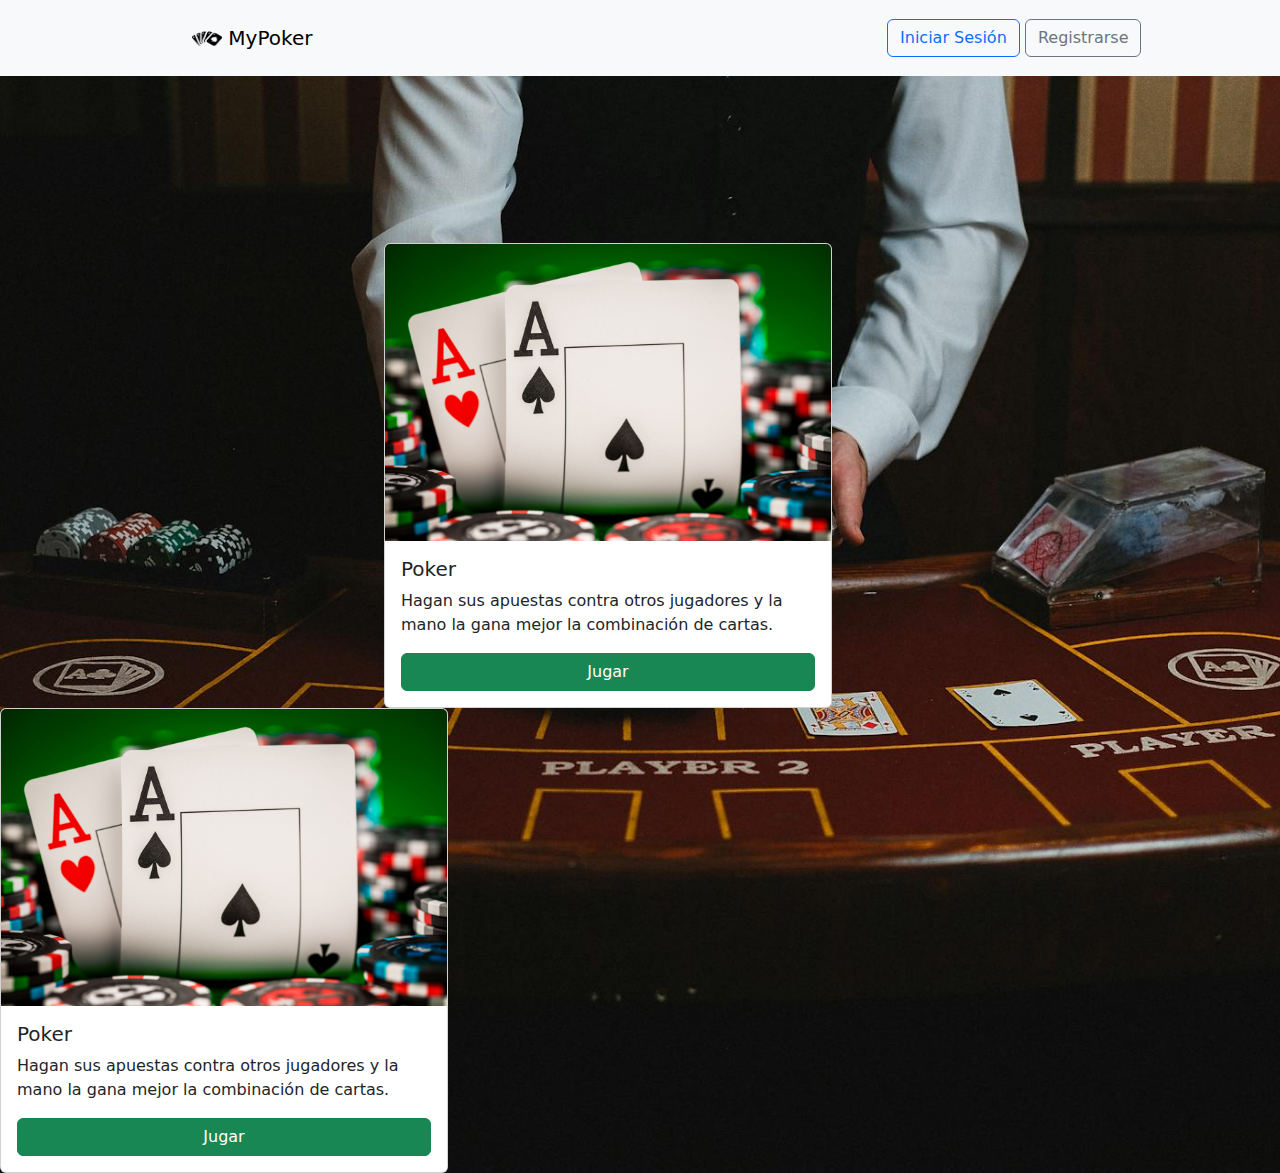
==== HTML/index.html @ d666a78f "Carta black posicionarla bien" ====
<!DOCTYPE html>
<html lang="es">

<head>
  <meta charset="utf-8">
  <meta name="viewport" content="width=device-width, initial-scale=1">
  <title>MyPoker</title>
  <link href="https://cdn.jsdelivr.net/npm/bootstrap@5.3.3/dist/css/bootstrap.min.css" rel="stylesheet" integrity="sha384-QWTKZyjpPEjISv5WaRU9OFeRpok6YctnYmDr5pNlyT2bRjXh0JMhjY6hW+ALEwIH" crossorigin="anonymous">
  <link href="/CSS/Style.css" rel="stylesheet">
</head>

<body>
  <header>
    <nav class="navbar navbar-expand-lg navbar-light bg-light navbar-custom">
      <div class="container-fluid logo-nombre">
        <a class="navbar-brand" href="#">
          <img src="/Imagenes/logo.png" alt="Logo" width="30" height="24" class="d-inline-block align-text-top">
          MyPoker
        </a>
      </div>
      <div class="w-50 p-3 botones">
        <button class="btn btn-outline-primary">Iniciar Sesión</button>
        <button class="btn btn-outline-secondary">Registrarse</button>
      </div>
    </nav>
  </header>

  <div class="card carta-poker" style="width: 28rem;">
    <img src="/Imagenes/Poker.jpg" class="card-img-top" alt="...">
    <div class="card-body">
      <h5 class="card-title">Poker</h5>
      <p class="card-text">Hagan sus apuestas contra otros jugadores y la mano la gana mejor la combinación de cartas.</p>
      <a href="#" class="btn btn-success boton-carta">Jugar</a>
    </div>
  </div>

  <div class="card carta-black" style="width: 28rem;">
    <img src="/Imagenes/Poker.jpg" class="card-img-top" alt="...">
    <div class="card-body">
      <h5 class="card-title">Poker</h5>
      <p class="card-text">Hagan sus apuestas contra otros jugadores y la mano la gana mejor la combinación de cartas.</p>
      <a href="#" class="btn btn-success boton-carta">Jugar</a>
    </div>
  </div>

  <script src="https://cdn.jsdelivr.net/npm/bootstrap@5.3.3/dist/js/bootstrap.bundle.min.js" integrity="sha384-YvpcrYf0tY3lHB60NNkmXc5s9fDVZLESaAA55NDzOxhy9GkcIdslK1eN7N6jIeHz" crossorigin="anonymous"></script>
</body>

</html>
---- CSS/Style.css ----
body{
    background-image: url(/Imagenes/Fondo\ main\ 1920.jpg);
    background-position: center top;
    background-size: cover;
    background-repeat: no-repeat;
}

.navbar-custom {
    padding-top: 0.2rem;
    padding-bottom: 0.2rem;
  }

.logo-nombre{
    padding-left: 15%;
}

.botones{
    padding-right: 15%;
}
 .carta-poker{
    margin-top: 13%;
    margin-left: 30%;
 }

 .boton-carta{
    width: 100%;
 }

 .carta-black{
    margin-top: 0%;
    margin-right: 30%;
 }
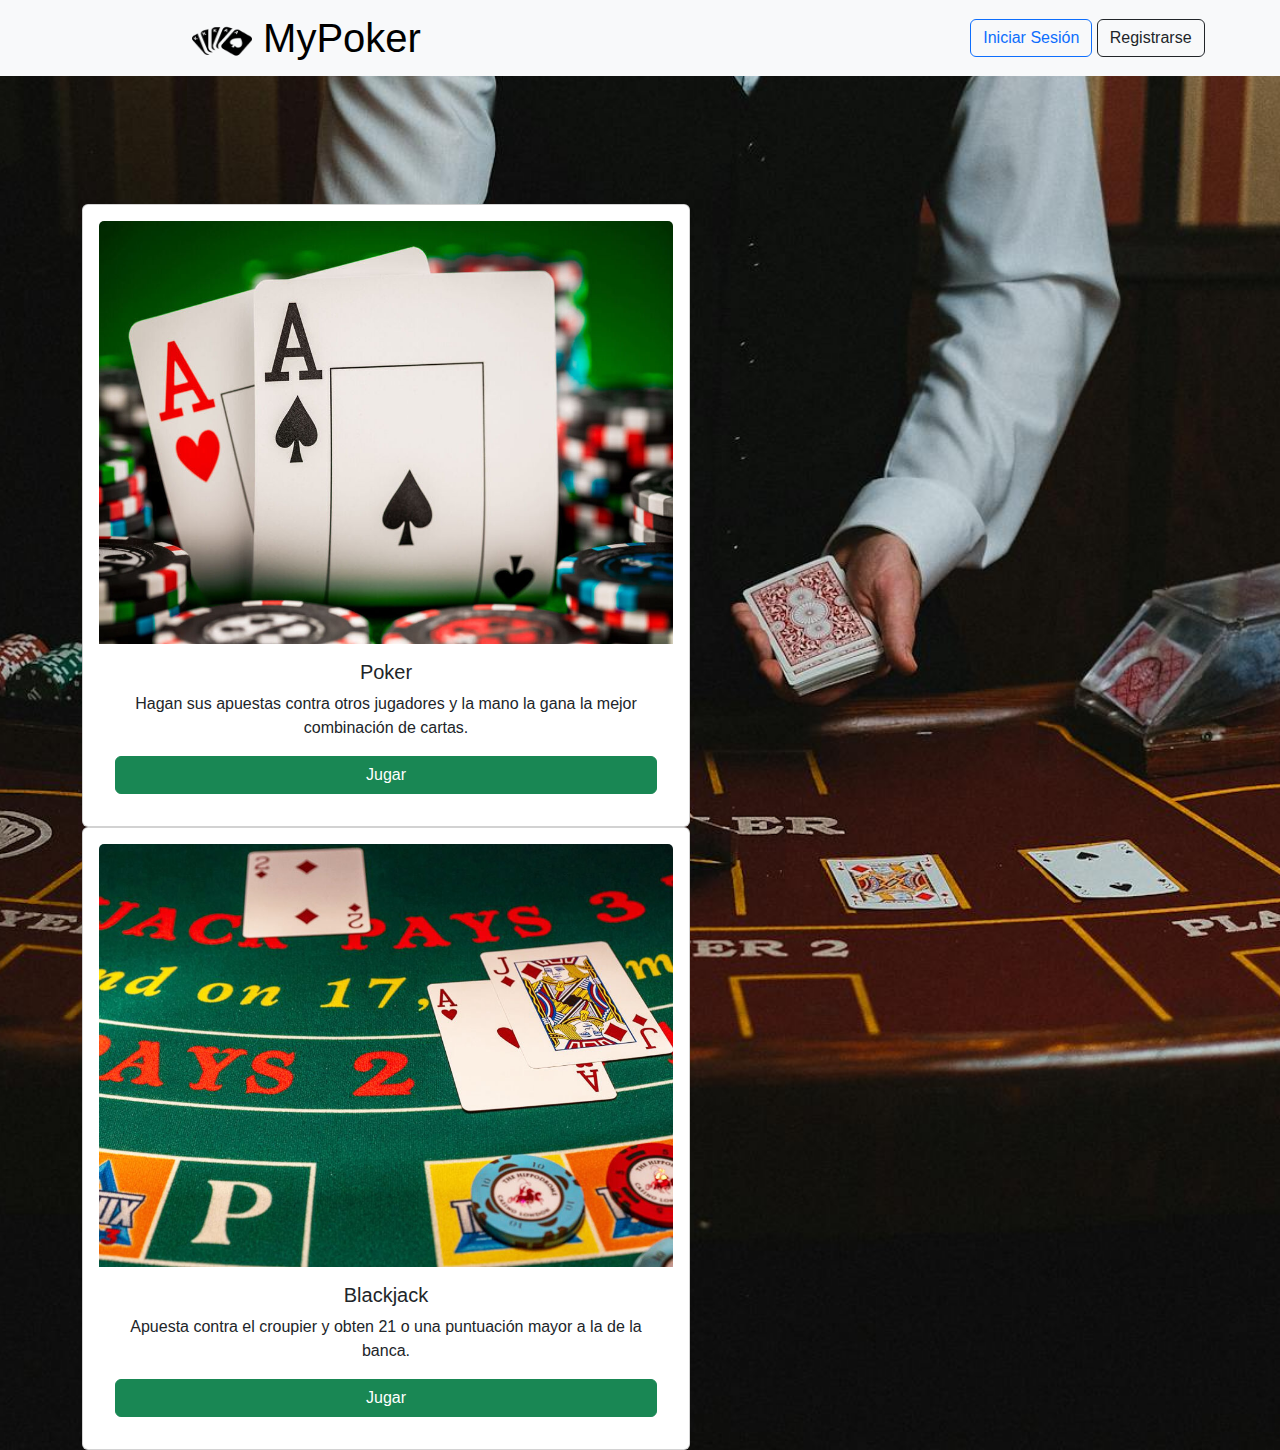
==== commit 31a45165: "Pagina inicio terminada, siguiente paso botones con formularios y fondo borroso" ====
--- a/HTML/index.html
+++ b/HTML/index.html
@@ -1,6 +1,5 @@
 <!DOCTYPE html>
 <html lang="es">
-
 <head>
   <meta charset="utf-8">
   <meta name="viewport" content="width=device-width, initial-scale=1">
@@ -11,39 +10,78 @@
 
 <body>
   <header>
-    <nav class="navbar navbar-expand-lg navbar-light bg-light navbar-custom">
+    <nav class="navbar navbar-expand-lg navbar-light bg-light header-main">
+
+      <!-- Logo y nombre -->
       <div class="container-fluid logo-nombre">
-        <a class="navbar-brand" href="#">
-          <img src="/Imagenes/logo.png" alt="Logo" width="30" height="24" class="d-inline-block align-text-top">
+        <a class="navbar-brand nombre" href="#">
+          <img src="/Imagenes/logo.png" alt="Logo" width="60" height="48" class="d-inline-block align-text-top">
           MyPoker
         </a>
       </div>
+
+      <!-- Botones -->
       <div class="w-50 p-3 botones">
         <button class="btn btn-outline-primary">Iniciar Sesión</button>
-        <button class="btn btn-outline-secondary">Registrarse</button>
+        <button class="btn btn-outline-dark">Registrarse</button>
       </div>
     </nav>
   </header>
 
-  <div class="card carta-poker" style="width: 28rem;">
-    <img src="/Imagenes/Poker.jpg" class="card-img-top" alt="...">
-    <div class="card-body">
-      <h5 class="card-title">Poker</h5>
-      <p class="card-text">Hagan sus apuestas contra otros jugadores y la mano la gana mejor la combinación de cartas.</p>
-      <a href="#" class="btn btn-success boton-carta">Jugar</a>
+<!-- Contenedor con las cartas -->
+  <div class="container d-flex contenedor-cartas align-items-center">
+    <div class="row gx-5 text-center">
+      <div class="col">
+        <div class="card p-3" style="width: 38rem;">
+          <img src="/Imagenes/Poker.jpg" class="card-img-top" alt="...">
+          <div class="card-body">
+            <h5 class="card-title">Poker</h5>
+            <p class="card-text">Hagan sus apuestas contra otros jugadores y la mano la gana la mejor combinación de cartas.</p>
+            <a href="#" class="btn btn-success boton-carta">Jugar</a>
+          </div>
+        </div>
+      </div>
+      <div class="col">
+        <div class="card p-3" style="width: 38rem;">
+          <img src="/Imagenes/Blackjack.jpg" class="card-img-top" alt="...">
+          <div class="card-body">
+            <h5 class="card-title">Blackjack</h5>
+            <p class="card-text">Apuesta contra el croupier y obten 21 o una puntuación mayor a la de la banca.</p>
+            <a href="#" class="btn btn-success boton-carta">Jugar</a>
+          </div>
+        </div>
+      </div>
     </div>
   </div>
+<!-- Formulario registro -->
+<!-- <form action="">
+  <div class="form-box">
+    <div class="form-value">
+        <form action="#">
+            <h2>Inicio de sesión</h2>
+            <div class="inputbox">
+                <ion-icon name="mail-outline"></ion-icon>
+                <input type="email" required>
+                <label for="email">Email</label>
+            </div>
+            <div class="inputbox">
+                <ion-icon name="lock-closed-outline"></ion-icon>
+                <input type="password" required>
+                <label for="password">Contraseña</label>
+            </div>
+            <div class="forget">
+                <label for="checkbox"><input type="checkbox">Recordar Contraseña  <a href="#">¿Olvidase la contraseña?</a></label>
 
-  <div class="card carta-black" style="width: 28rem;">
-    <img src="/Imagenes/Poker.jpg" class="card-img-top" alt="...">
-    <div class="card-body">
-      <h5 class="card-title">Poker</h5>
-      <p class="card-text">Hagan sus apuestas contra otros jugadores y la mano la gana mejor la combinación de cartas.</p>
-      <a href="#" class="btn btn-success boton-carta">Jugar</a>
+            </div>
+            <button><span style="color: rgb(255, 255, 255)">Iniciar sesión</span></button>
+            <div class="register">
+                <p>¿No tienes cuenta? <a href="#">Registrate</a></p>
+            </div>
+        </form>
     </div>
-  </div>
-
+</div>
+</form>
+-->
   <script src="https://cdn.jsdelivr.net/npm/bootstrap@5.3.3/dist/js/bootstrap.bundle.min.js" integrity="sha384-YvpcrYf0tY3lHB60NNkmXc5s9fDVZLESaAA55NDzOxhy9GkcIdslK1eN7N6jIeHz" crossorigin="anonymous"></script>
 </body>
-
-</html>
+</html>--- a/CSS/Style.css
+++ b/CSS/Style.css
@@ -3,31 +3,30 @@
     background-position: center top;
     background-size: cover;
     background-repeat: no-repeat;
+    font-family:'Trebuchet MS', 'Lucida Sans Unicode', 'Lucida Grande', 'Lucida Sans', Arial, sans-serif;
 }
 
-.navbar-custom {
+.header-main {
     padding-top: 0.2rem;
     padding-bottom: 0.2rem;
-  }
+}
+
+.nombre{
+    font-size: 2.5rem;
+}
 
 .logo-nombre{
     padding-left: 15%;
 }
 
 .botones{
-    padding-right: 15%;
+    margin-left: 18%;
 }
- .carta-poker{
-    margin-top: 13%;
-    margin-left: 30%;
- }
 
- .boton-carta{
+.boton-carta{
     width: 100%;
- }
+}
 
- .carta-black{
-    margin-top: 0%;
-    margin-right: 30%;
- }
- +.contenedor-cartas{
+    margin-top: 10%;
+}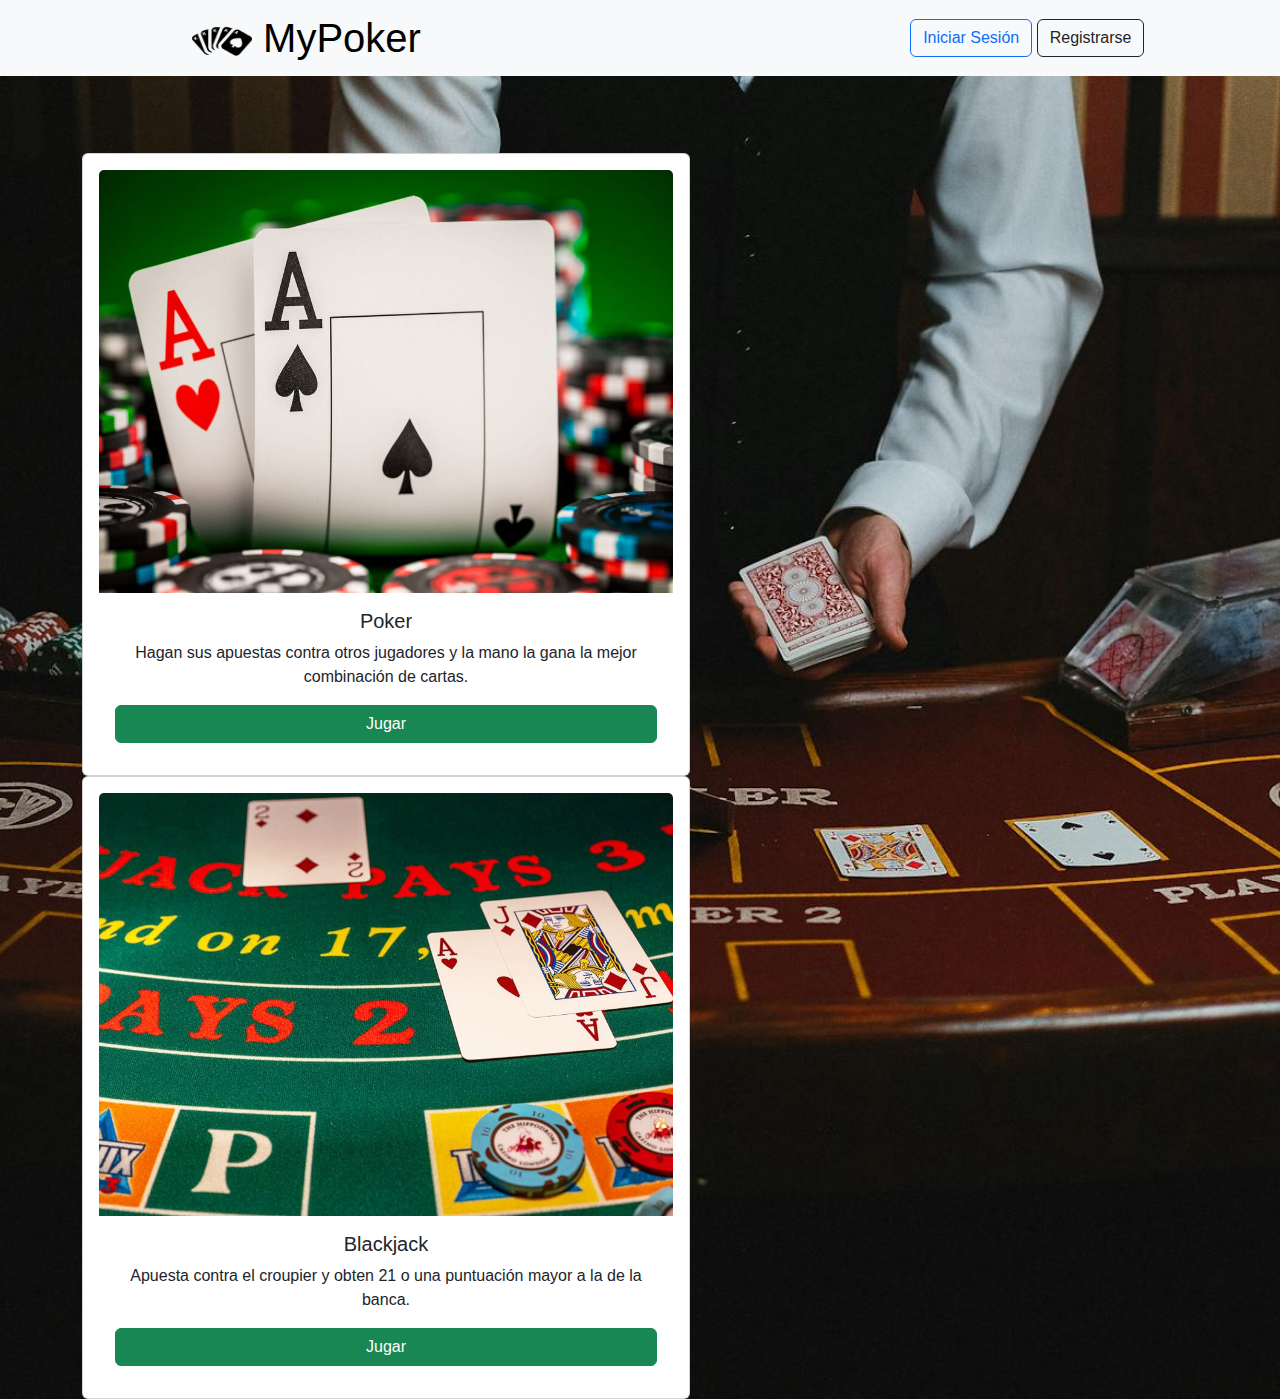
==== commit c08fd856: "Fondo borroso bien, siguiente paso que aparezca el formulario" ====
--- a/HTML/index.html
+++ b/HTML/index.html
@@ -22,8 +22,8 @@
 
       <!-- Botones -->
       <div class="w-50 p-3 botones">
-        <button class="btn btn-outline-primary">Iniciar Sesión</button>
-        <button class="btn btn-outline-dark">Registrarse</button>
+        <button class="btn btn-outline-primary" id="BtnInciar">Iniciar Sesión</button>
+        <button class="btn btn-outline-dark" id="BtnRegistrarse">Registrarse</button>
       </div>
     </nav>
   </header>
@@ -53,35 +53,9 @@
       </div>
     </div>
   </div>
-<!-- Formulario registro -->
-<!-- <form action="">
-  <div class="form-box">
-    <div class="form-value">
-        <form action="#">
-            <h2>Inicio de sesión</h2>
-            <div class="inputbox">
-                <ion-icon name="mail-outline"></ion-icon>
-                <input type="email" required>
-                <label for="email">Email</label>
-            </div>
-            <div class="inputbox">
-                <ion-icon name="lock-closed-outline"></ion-icon>
-                <input type="password" required>
-                <label for="password">Contraseña</label>
-            </div>
-            <div class="forget">
-                <label for="checkbox"><input type="checkbox">Recordar Contraseña  <a href="#">¿Olvidase la contraseña?</a></label>
-
-            </div>
-            <button><span style="color: rgb(255, 255, 255)">Iniciar sesión</span></button>
-            <div class="register">
-                <p>¿No tienes cuenta? <a href="#">Registrate</a></p>
-            </div>
-        </form>
-    </div>
-</div>
-</form>
--->
+  
+  <!-- Enlace al JS externo y al de Boostrap -->
+   <script src="/JS/main.js"></script>
   <script src="https://cdn.jsdelivr.net/npm/bootstrap@5.3.3/dist/js/bootstrap.bundle.min.js" integrity="sha384-YvpcrYf0tY3lHB60NNkmXc5s9fDVZLESaAA55NDzOxhy9GkcIdslK1eN7N6jIeHz" crossorigin="anonymous"></script>
 </body>
 </html>--- a/CSS/Style.css
+++ b/CSS/Style.css
@@ -20,7 +20,7 @@
 }
 
 .botones{
-    margin-left: 18%;
+    margin-left: 5%;
 }
 
 .boton-carta{
@@ -28,5 +28,22 @@
 }
 
 .contenedor-cartas{
-    margin-top: 10%;
+    margin-top: 6%;
+}
+
+#borroso{
+    position: fixed; /* Abarca toda la pantalla */
+        top: 0;
+        left: 0;
+        width: 100%;
+        height: 100%;
+    background: rgba(0, 0, 0, 0.5); /* Oscurecimiento */
+    backdrop-filter: blur(5px); /* Efecto de desenfoque */
+    z-index: 9998; /* Asegura que esté por encima de todo menos del formulario*/
+    display: none; /* Inicialmente oculto */
+}
+
+#inicio{
+    z-index: 9999;
+    display: none;
 }